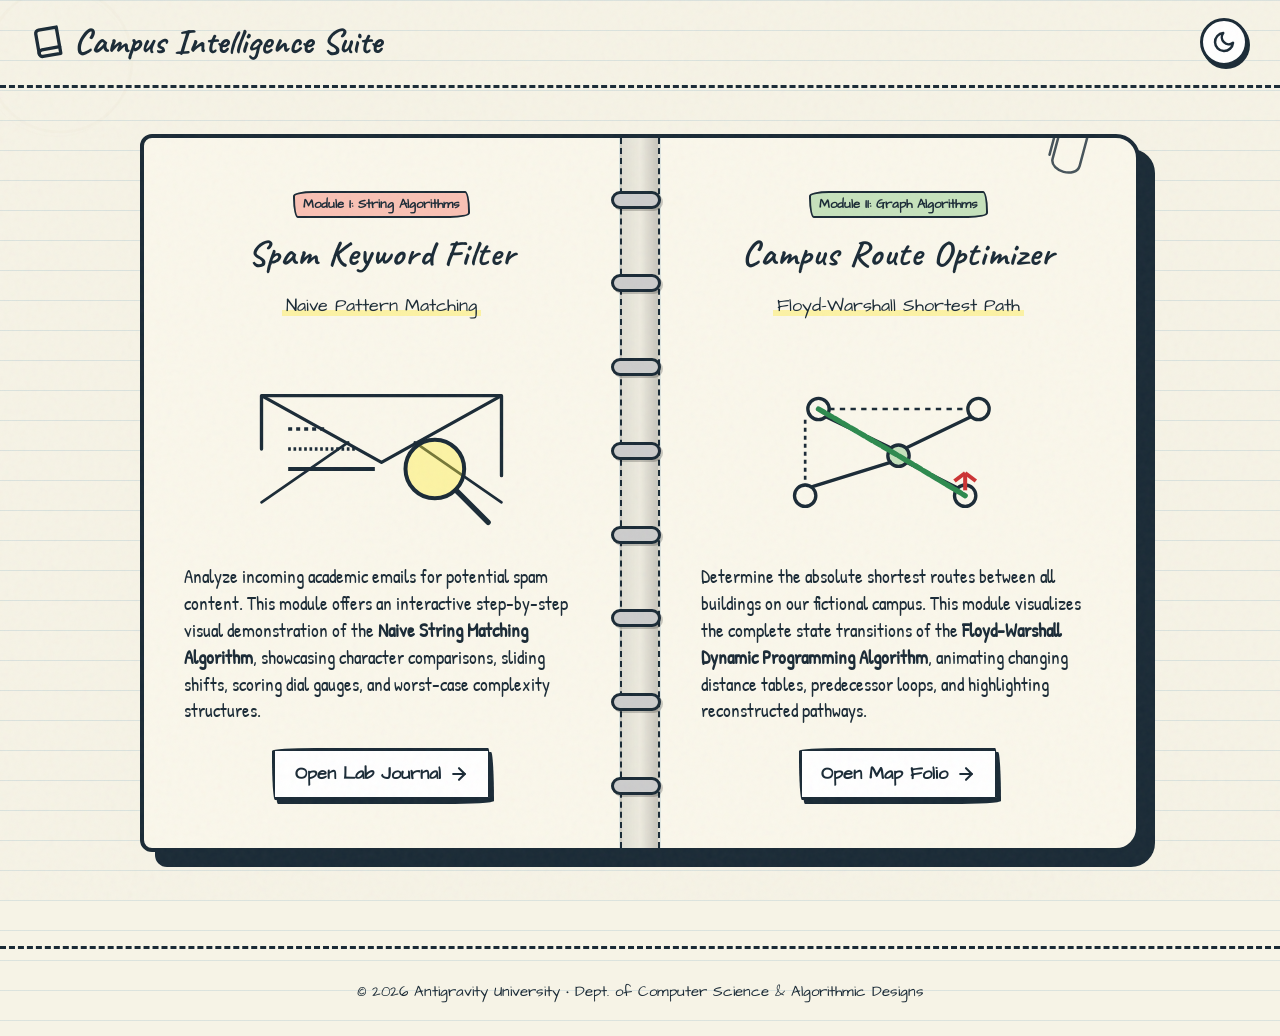
==== index.html @ 6c38b236 "init" ====
<!DOCTYPE html>
<html lang="en">
<head>
  <meta charset="UTF-8">
  <meta name="viewport" content="width=device-width, initial-scale=1.0">
  <title>Campus Intelligence Suite | Antigravity University</title>
  <meta name="description" content="A vintage notebook-themed university suite for Spam Keyword Filtering (Naive String Matching) and Campus Route Optimization (Floyd-Warshall Algorithm).">
  <!-- Shared Style -->
  <link rel="stylesheet" href="shared/shared.css">
  <style>
    /* Unique styles for Landing Page Cover & Inner Page */
    .desk-container {
      display: flex;
      justify-content: center;
      align-items: center;
      min-height: 90vh;
      padding: 2rem 1rem;
    }

    .notebook {
      width: 1000px;
      max-width: 100%;
      min-height: 600px;
      background: var(--card-bg);
      border: 4px solid var(--ink-color);
      border-radius: 12px 24px 24px 12px;
      box-shadow: 15px 15px 0 var(--ink-color);
      display: flex;
      flex-direction: row;
      position: relative;
      overflow: hidden;
      transition: transform 0.3s ease, box-shadow 0.3s ease, background-color var(--transition-speed);
    }

    /* Central binding spirals */
    .notebook-binding {
      width: 40px;
      background: linear-gradient(90deg, rgba(0,0,0,0.1) 0%, rgba(0,0,0,0.05) 50%, rgba(0,0,0,0.2) 100%);
      border-left: 2px dashed var(--ink-color);
      border-right: 2px dashed var(--ink-color);
      position: relative;
      display: flex;
      flex-direction: column;
      justify-content: space-around;
      align-items: center;
      padding: 20px 0;
      z-index: 10;
    }

    .spiral-ring {
      width: 50px;
      height: 18px;
      border: 3px solid var(--ink-color);
      border-radius: 10px;
      background: #ccc;
      box-shadow: 2px 2px 0 rgba(0,0,0,0.2);
      transform: translateX(-4px);
    }
    
    [data-theme="dark"] .spiral-ring {
      background: #1c305c;
      border-color: var(--ink-color);
    }

    .notebook-page {
      flex: 1;
      padding: 3rem 2.5rem;
      display: flex;
      flex-direction: column;
      justify-content: space-between;
      position: relative;
    }

    .notebook-page.left-page {
      border-right: 1px solid var(--paper-line);
    }

    .notebook-page.right-page {
      border-left: 1px solid var(--paper-line);
    }

    /* Header styling */
    .university-header {
      text-align: center;
      margin-bottom: 2rem;
      border-bottom: 2px double var(--ink-color);
      padding-bottom: 1.5rem;
      position: relative;
    }

    .university-header h2 {
      font-size: 2.8rem;
      line-height: 1.1;
      margin-bottom: 0.5rem;
    }

    .university-header p {
      font-family: var(--font-ui);
      font-size: 1rem;
      letter-spacing: 2px;
      text-transform: uppercase;
      opacity: 0.8;
    }

    /* Illustrations styling */
    .illus-box {
      width: 100%;
      height: 180px;
      display: flex;
      justify-content: center;
      align-items: center;
      margin: 1.5rem 0;
      position: relative;
    }

    .illus-box svg {
      width: 100%;
      height: 100%;
      max-height: 160px;
      fill: none;
      stroke: var(--ink-color);
      stroke-width: 2;
    }

    .module-card {
      text-align: center;
      height: 100%;
      display: flex;
      flex-direction: column;
      justify-content: space-between;
      align-items: center;
    }

    .module-card h3 {
      font-size: 2.2rem;
      margin-bottom: 0.5rem;
      position: relative;
    }

    .module-card p.description {
      font-size: 1.2rem;
      margin-bottom: 1.5rem;
      line-height: 1.4;
      text-align: left;
    }

    /* Doodles & Ink Rings */
    .coffee-stain {
      top: -30px;
      left: -30px;
      width: 180px;
      height: 180px;
      opacity: 0.12;
    }
    
    [data-theme="dark"] .coffee-stain {
      opacity: 0.04;
    }

    .clip-art {
      position: absolute;
      top: -20px;
      right: 40px;
      width: 50px;
      height: 60px;
      transform: rotate(15deg);
      opacity: 0.8;
    }

    /* Responsive adjustments */
    @media (max-width: 900px) {
      .notebook {
        flex-direction: column;
        border-radius: 12px;
        box-shadow: 10px 10px 0 var(--ink-color);
      }
      .notebook-binding {
        width: 100%;
        height: 30px;
        flex-direction: row;
        border-left: none;
        border-right: none;
        border-top: 2px dashed var(--ink-color);
        border-bottom: 2px dashed var(--ink-color);
        padding: 0 20px;
      }
      .spiral-ring {
        width: 18px;
        height: 40px;
        transform: translateY(-4px);
      }
      .notebook-page.left-page {
        border-right: none;
        border-bottom: 2px dashed var(--paper-line);
      }
      .notebook-page.right-page {
        border-left: none;
        border-top: 2px dashed var(--paper-line);
      }
      .notebook-page {
        padding: 2.5rem 1.5rem;
      }
    }
  </style>
</head>
<body>

  <!-- Texture overlay -->
  <div class="paper-texture"></div>

  <!-- Header / Navigation -->
  <nav class="navbar">
    <a href="#" class="brand">
      <svg width="32" height="32" viewBox="0 0 24 24" fill="none" stroke="currentColor" stroke-width="2.5" stroke-linecap="round" stroke-linejoin="round" style="transform: rotate(-10deg);">
        <path d="M4 19.5A2.5 2.5 0 0 1 6.5 17H20"></path>
        <path d="M6.5 2H20v20H6.5A2.5 2.5 0 0 1 4 19.5v-15A2.5 2.5 0 0 1 6.5 2z"></path>
      </svg>
      Campus Intelligence Suite
    </a>
    <div class="nav-controls">
      <button class="theme-toggle" aria-label="Toggle Theme"></button>
    </div>
  </nav>

  <!-- Notebook container on a desk -->
  <div class="desk-container">
    <div class="notebook">
      <!-- Left Page: Spam Keyword Filter -->
      <div class="notebook-page left-page">
        <!-- Ruled notebook line effects inside page -->
        <div class="notebook-margin-line"></div>
        
        <div class="module-card">
          <div>
            <span class="badge" style="background-color: var(--marker-red); margin-bottom: 10px; display: inline-block;">Module I: String Algorithms</span>
            <h3>Spam Keyword Filter</h3>
            <p class="highlight-marker" style="font-family: var(--font-ui); font-size: 1.1rem; display: inline-block; margin-bottom: 1rem;">Naive Pattern Matching</p>
            
            <div class="illus-box">
              <!-- Hand-drawn Mail Envelope with a magnifying glass search -->
              <svg viewBox="0 0 200 120" xmlns="http://www.w3.org/2000/svg">
                <!-- Envelope -->
                <path d="M10 20 H190 V100 H10 Z" style="stroke-dasharray: 240; stroke-dashoffset: 0; stroke-width: 2.5; stroke-linecap: round; stroke-linejoin: round; fill: var(--card-bg);" />
                <!-- Envelope flaps -->
                <path d="M10 20 L100 70 L190 20" style="stroke-width: 2.5; stroke-linejoin: round;" />
                <path d="M10 100 L75 55" style="stroke-width: 2; stroke-linecap: round;" />
                <path d="M190 100 L125 55" style="stroke-width: 2; stroke-linecap: round;" />
                <!-- Magnifying Glass -->
                <circle cx="140" cy="75" r="22" style="stroke-width: 3; fill: var(--marker-yellow);" />
                <line x1="156" y1="91" x2="180" y2="115" style="stroke-width: 4; stroke-linecap: round;" />
                <!-- Sketchy keyword lines representing scan -->
                <line x1="30" y1="45" x2="60" y2="45" style="stroke-width: 2.5; stroke-dasharray: 3 3;" />
                <line x1="30" y1="60" x2="80" y2="60" style="stroke-width: 2.5; stroke-dasharray: 2 2;" />
                <line x1="30" y1="75" x2="95" y2="75" style="stroke-width: 3;" />
              </svg>
            </div>
            
            <p class="description">
              Analyze incoming academic emails for potential spam content. This module offers an interactive step-by-step visual demonstration of the <strong>Naive String Matching Algorithm</strong>, showcasing character comparisons, sliding shifts, scoring dial gauges, and worst-case complexity structures.
            </p>
          </div>
          
          <a href="spam-filter/index.html" class="sketch-btn btn-red nav-transition">
            Open Lab Journal
            <svg width="20" height="20" viewBox="0 0 24 24" fill="none" stroke="currentColor" stroke-width="2.5" stroke-linecap="round" stroke-linejoin="round"><line x1="5" y1="12" x2="19" y2="12"></line><polyline points="12 5 19 12 12 19"></polyline></svg>
          </a>
        </div>
      </div>

      <!-- Centered Binding spirals -->
      <div class="notebook-binding">
        <div class="spiral-ring"></div>
        <div class="spiral-ring"></div>
        <div class="spiral-ring"></div>
        <div class="spiral-ring"></div>
        <div class="spiral-ring"></div>
        <div class="spiral-ring"></div>
        <div class="spiral-ring"></div>
        <div class="spiral-ring"></div>
      </div>

      <!-- Right Page: Route Optimization -->
      <div class="notebook-page right-page">
        <!-- Paperclip doodle decoration -->
        <svg class="clip-art" viewBox="0 0 50 60" fill="none" xmlns="http://www.w3.org/2000/svg">
          <path d="M10 20 V45 C10 52 18 55 24 55 C30 55 38 52 38 45 V15 C38 8 28 3 20 3 C12 3 6 8 6 15 V42" stroke="currentColor" stroke-width="2.5" stroke-linecap="round"/>
        </svg>

        <div class="module-card">
          <div>
            <span class="badge" style="background-color: var(--marker-green); margin-bottom: 10px; display: inline-block;">Module II: Graph Algorithms</span>
            <h3>Campus Route Optimizer</h3>
            <p class="highlight-marker" style="font-family: var(--font-ui); font-size: 1.1rem; display: inline-block; margin-bottom: 1rem;">Floyd-Warshall Shortest Path</p>
            
            <div class="illus-box">
              <!-- Hand-drawn Campus map and routes -->
              <svg viewBox="0 0 200 120" xmlns="http://www.w3.org/2000/svg">
                <!-- Grid nodes -->
                <circle cx="40" cy="30" r="8" style="stroke-width: 2.5; fill: var(--card-bg);" />
                <circle cx="160" cy="30" r="8" style="stroke-width: 2.5; fill: var(--card-bg);" />
                <circle cx="100" cy="65" r="8" style="stroke-width: 2.5; fill: var(--marker-green);" />
                <circle cx="30" cy="95" r="8" style="stroke-width: 2.5; fill: var(--card-bg);" />
                <circle cx="150" cy="95" r="8" style="stroke-width: 2.5; fill: var(--card-bg);" />
                <!-- Dashed paths -->
                <line x1="48" y1="30" x2="152" y2="30" style="stroke-width: 2; stroke-dasharray: 4 4;" />
                <line x1="46" y1="36" x2="94" y2="59" style="stroke-width: 2.5; stroke-linecap: round;" />
                <line x1="154" y1="36" x2="106" y2="59" style="stroke-width: 2.5; stroke-linecap: round;" />
                <line x1="36" y1="88" x2="94" y2="70" style="stroke-width: 2.5; stroke-linecap: round;" />
                <line x1="144" y1="89" x2="106" y2="70" style="stroke-width: 2.5; stroke-linecap: round;" />
                <line x1="30" y1="38" x2="30" y2="87" style="stroke-width: 2; stroke-dasharray: 3 3;" />
                <!-- Sketched path trace -->
                <path d="M 40 30 L 100 65 L 150 95" style="stroke: var(--pencil-green); stroke-width: 4; fill: none; stroke-linecap: round; stroke-linejoin: round; stroke-dasharray: 5 2;" />
                <!-- Sketched destination indicator -->
                <path d="M150 78 L150 91" style="stroke: var(--pencil-red); stroke-width: 3;" />
                <path d="M150 78 L142 84" style="stroke: var(--pencil-red); stroke-width: 3;" />
                <path d="M150 78 L158 84" style="stroke: var(--pencil-red); stroke-width: 3;" />
              </svg>
            </div>
            
            <p class="description">
              Determine the absolute shortest routes between all buildings on our fictional campus. This module visualizes the complete state transitions of the <strong>Floyd-Warshall Dynamic Programming Algorithm</strong>, animating changing distance tables, predecessor loops, and highlighting reconstructed pathways.
            </p>
          </div>
          
          <a href="route-optimizer/index.html" class="sketch-btn btn-green nav-transition">
            Open Map Folio
            <svg width="20" height="20" viewBox="0 0 24 24" fill="none" stroke="currentColor" stroke-width="2.5" stroke-linecap="round" stroke-linejoin="round"><line x1="5" y1="12" x2="19" y2="12"></line><polyline points="12 5 19 12 12 19"></polyline></svg>
          </a>
        </div>
      </div>
    </div>
  </div>

  <!-- Decorative coffee cup stain backdrop -->
  <img src="data:image/svg+xml;utf8,<svg viewBox='0 0 100 100' xmlns='http://www.w3.org/2000/svg'><circle cx='50' cy='50' r='40' stroke='rgb(139,90,43)' stroke-width='1.5' fill='none' opacity='0.15'/><circle cx='48' cy='52' r='40.5' stroke='rgb(139,90,43)' stroke-width='0.5' fill='none' opacity='0.08'/></svg>" class="doodle coffee-stain" alt="Coffee ring decoration">

  <footer>
    <p>© 2026 Antigravity University • Dept. of Computer Science & Algorithmic Designs</p>
  </footer>

  <!-- Shared Script -->
  <script src="shared/shared.js"></script>
</body>
</html>
---- shared/shared.css ----
@import url('https://fonts.googleapis.com/css2?family=Architects+Daughter&family=Caveat:wght@700&family=Patrick+Hand&display=swap');

/* Shared Design Tokens */
:root {
  --font-title: 'Caveat', cursive;
  --font-body: 'Patrick Hand', cursive;
  --font-ui: 'Architects Daughter', cursive;
  
  /* Light Mode - Vintage Cream Paper & Pencil Ink */
  --bg-color: #f6f3e6;
  --paper-line: rgba(72, 133, 173, 0.15);
  --paper-margin: rgba(239, 108, 108, 0.4);
  --ink-color: #1a2a36;
  --pencil-blue: #2a5a8f;
  --pencil-red: #cc3333;
  --pencil-green: #2d8a4e;
  --marker-yellow: rgba(255, 235, 59, 0.4);
  --marker-green: rgba(76, 175, 80, 0.3);
  --marker-red: rgba(244, 67, 54, 0.3);
  --card-bg: #faf7eb;
  --btn-bg: #fff;
  --shadow-color: rgba(26, 42, 54, 0.15);
  
  --transition-speed: 0.3s;
}

[data-theme="dark"] {
  /* Dark Mode - Blueprint Layout & Cyan Chalk */
  --bg-color: #0b182d;
  --paper-line: rgba(38, 198, 218, 0.08);
  --paper-margin: rgba(255, 235, 59, 0.15);
  --ink-color: #e3f2fd;
  --pencil-blue: #90caf9;
  --pencil-red: #ff8a80;
  --pencil-green: #a5d6a7;
  --marker-yellow: rgba(255, 235, 59, 0.2);
  --marker-green: rgba(76, 175, 80, 0.25);
  --marker-red: rgba(244, 67, 54, 0.25);
  --card-bg: #10223f;
  --btn-bg: #152c52;
  --shadow-color: rgba(0, 0, 0, 0.4);
}

/* Base resets & styles */
* {
  box-sizing: border-box;
  margin: 0;
  padding: 0;
}

body {
  background-color: var(--bg-color);
  color: var(--ink-color);
  font-family: var(--font-body);
  font-size: 1.25rem;
  line-height: 1.5;
  overflow-x: hidden;
  position: relative;
  min-height: 100vh;
  transition: background-color var(--transition-speed), color var(--transition-speed);
}

/* Notebook Ruled Paper Background Overlay */
body::before {
  content: "";
  position: absolute;
  top: 0;
  left: 0;
  width: 100%;
  height: 100%;
  z-index: -2;
  background-size: 100% 30px, 30px 100%;
  pointer-events: none;
}

/* Light theme notebook lines */
body:not([data-theme="dark"])::before {
  background-image: 
    linear-gradient(var(--paper-line) 1px, transparent 1px),
    linear-gradient(90deg, transparent 59px, var(--paper-margin) 1px, transparent 60px);
}

/* Dark theme blueprint grid */
body[data-theme="dark"]::before {
  background-image: 
    linear-gradient(var(--paper-line) 1px, transparent 1px),
    linear-gradient(90deg, var(--paper-line) 1px, transparent 1px);
  background-size: 25px 25px, 25px 25px;
}

/* Global Paper Texture Overlay */
.paper-texture {
  position: fixed;
  top: 0;
  left: 0;
  width: 100vw;
  height: 100vh;
  pointer-events: none;
  z-index: 9999;
  opacity: 0.04;
  background-image: url("data:image/svg+xml,%3Csvg viewBox='0 0 200 200' xmlns='http://www.w3.org/2000/svg'%3E%3Cfilter id='noiseFilter'%3E%3CfeTurbulence type='fractalNoise' baseFrequency='0.8' numOctaves='3' stitchTiles='stitch'/%3E%3C/filter%3E%3Crect width='100%25' height='100%25' filter='url(%23noiseFilter)'/%3E%3C/svg%3E");
}

/* Headers */
h1, h2, h3, h4, h5, h6 {
  font-family: var(--font-title);
  color: var(--ink-color);
  font-weight: 700;
  letter-spacing: 1px;
}

/* Hand-drawn utility elements */
.sketch-card {
  background-color: var(--card-bg);
  border: 3px solid var(--ink-color);
  border-radius: 255px 15px 225px 15px/15px 225px 15px 255px;
  padding: 1.5rem;
  box-shadow: 6px 6px 0px var(--ink-color);
  transition: transform 0.2s, box-shadow 0.2s, background-color var(--transition-speed);
  position: relative;
}

.sketch-card:hover {
  transform: translate(-2px, -2px);
  box-shadow: 8px 8px 0px var(--ink-color);
}

/* Clicky Hand-drawn Button */
.sketch-btn {
  font-family: var(--font-ui);
  font-weight: bold;
  font-size: 1.1rem;
  padding: 0.6rem 1.2rem;
  background-color: var(--btn-bg);
  color: var(--ink-color);
  border: 3px solid var(--ink-color);
  border-radius: 225px 15px 255px 15px/15px 255px 15px 225px;
  cursor: pointer;
  outline: none;
  box-shadow: 3px 4px 0px var(--ink-color);
  transition: transform 0.1s, box-shadow 0.1s, background-color var(--transition-speed);
  display: inline-flex;
  align-items: center;
  gap: 8px;
  text-decoration: none;
}

.sketch-btn:hover {
  transform: translate(-1px, -1px);
  box-shadow: 4px 5px 0px var(--ink-color);
  background-color: var(--marker-yellow);
}

.sketch-btn:active {
  transform: translate(2px, 3px);
  box-shadow: 1px 1px 0px var(--ink-color);
}

.sketch-btn.btn-red:hover {
  background-color: var(--marker-red);
}

.sketch-btn.btn-green:hover {
  background-color: var(--marker-green);
}

/* Inputs & Form Elements */
.sketch-input, .sketch-textarea {
  font-family: var(--font-body);
  font-size: 1.2rem;
  padding: 0.8rem;
  background-color: var(--btn-bg);
  color: var(--ink-color);
  border: 2.5px solid var(--ink-color);
  border-radius: 120px 15px 100px 15px/15px 110px 15px 120px;
  outline: none;
  transition: border-color var(--transition-speed);
}

.sketch-textarea {
  border-radius: 15px 95px 15px 95px/95px 15px 95px 15px;
  resize: vertical;
}

.sketch-input:focus, .sketch-textarea:focus {
  border-color: var(--pencil-blue);
  box-shadow: 0 0 5px rgba(42, 90, 143, 0.3);
}

/* Header bar and layouts */
.navbar {
  display: flex;
  justify-content: space-between;
  align-items: center;
  padding: 1rem 2rem;
  border-bottom: 3px dashed var(--ink-color);
  background-color: transparent;
  z-index: 100;
  position: relative;
}

.navbar .brand {
  font-family: var(--font-title);
  font-size: 2.2rem;
  font-weight: bold;
  text-decoration: none;
  color: var(--ink-color);
  display: flex;
  align-items: center;
  gap: 10px;
}

.nav-controls {
  display: flex;
  align-items: center;
  gap: 15px;
}

/* Dark Mode Switcher (Sketchy hand-drawn icon toggler) */
.theme-toggle {
  width: 48px;
  height: 48px;
  border-radius: 50%;
  border: 3px solid var(--ink-color);
  background: var(--btn-bg);
  cursor: pointer;
  display: flex;
  align-items: center;
  justify-content: center;
  box-shadow: 2px 3px 0 var(--ink-color);
  transition: transform 0.1s;
}

.theme-toggle:active {
  transform: translate(1px, 2px);
  box-shadow: 1px 1px 0 var(--ink-color);
}

.theme-toggle svg {
  width: 24px;
  height: 24px;
  fill: none;
  stroke: var(--ink-color);
  stroke-width: 2.5;
  stroke-linecap: round;
  stroke-linejoin: round;
  transition: transform 0.3s ease;
}

.theme-toggle:hover svg {
  transform: rotate(20deg);
}

/* Page Wipe Transition Effect */
.page-transition-overlay {
  position: fixed;
  top: 0;
  left: 0;
  width: 100vw;
  height: 100vh;
  background-color: var(--ink-color);
  z-index: 10000;
  transform: translateX(-100%);
  transition: transform 0.6s cubic-bezier(0.77, 0, 0.175, 1);
  pointer-events: none;
}

.page-transition-overlay.active {
  transform: translateX(0);
}

.page-transition-overlay.exit {
  transform: translateX(100%);
}

/* Subtle Marker Highlight Overlay */
.highlight-marker {
  background-image: linear-gradient(120deg, var(--marker-yellow) 0%, var(--marker-yellow) 100%);
  background-repeat: no-repeat;
  background-size: 100% 0.35em;
  background-position: 0 85%;
  padding: 0 4px;
}

.badge {
  font-family: var(--font-ui);
  font-size: 0.8rem;
  padding: 2px 8px;
  border: 2px solid var(--ink-color);
  border-radius: 20px 5px 20px 5px/5px 20px 5px 20px;
  font-weight: bold;
}

/* Doodle items */
.doodle {
  position: absolute;
  pointer-events: none;
  opacity: 0.6;
  transition: opacity var(--transition-speed);
}
[data-theme="dark"] .doodle {
  opacity: 0.35;
}

/* Ruled paper margin line */
.notebook-margin-line {
  position: absolute;
  left: 59px;
  top: 0;
  bottom: 0;
  width: 2px;
  background-color: var(--paper-margin);
  z-index: -1;
}

/* Tooltip container */
.sketch-tooltip {
  position: relative;
  display: inline-block;
  cursor: help;
  border-bottom: 2px dotted var(--ink-color);
}

.sketch-tooltip .tooltip-text {
  visibility: hidden;
  width: 200px;
  background-color: var(--card-bg);
  color: var(--ink-color);
  border: 2px solid var(--ink-color);
  border-radius: 10px;
  padding: 10px;
  position: absolute;
  z-index: 10;
  bottom: 125%;
  left: 50%;
  transform: translateX(-50%);
  opacity: 0;
  transition: opacity 0.3s;
  font-family: var(--font-body);
  font-size: 1rem;
  box-shadow: 3px 3px 0 var(--ink-color);
}

.sketch-tooltip:hover .tooltip-text {
  visibility: visible;
  opacity: 1;
}

/* Responsive Footer */
footer {
  text-align: center;
  padding: 2rem;
  font-family: var(--font-ui);
  font-size: 0.95rem;
  border-top: 3px dashed var(--ink-color);
  margin-top: 3rem;
  position: relative;
}

/* Custom Scrollbar */
::-webkit-scrollbar {
  width: 12px;
}
::-webkit-scrollbar-track {
  background: var(--bg-color);
  border-left: 2px solid var(--ink-color);
}
::-webkit-scrollbar-thumb {
  background: var(--btn-bg);
  border: 3px solid var(--ink-color);
  border-radius: 10px;
}
::-webkit-scrollbar-thumb:hover {
  background: var(--marker-yellow);
}
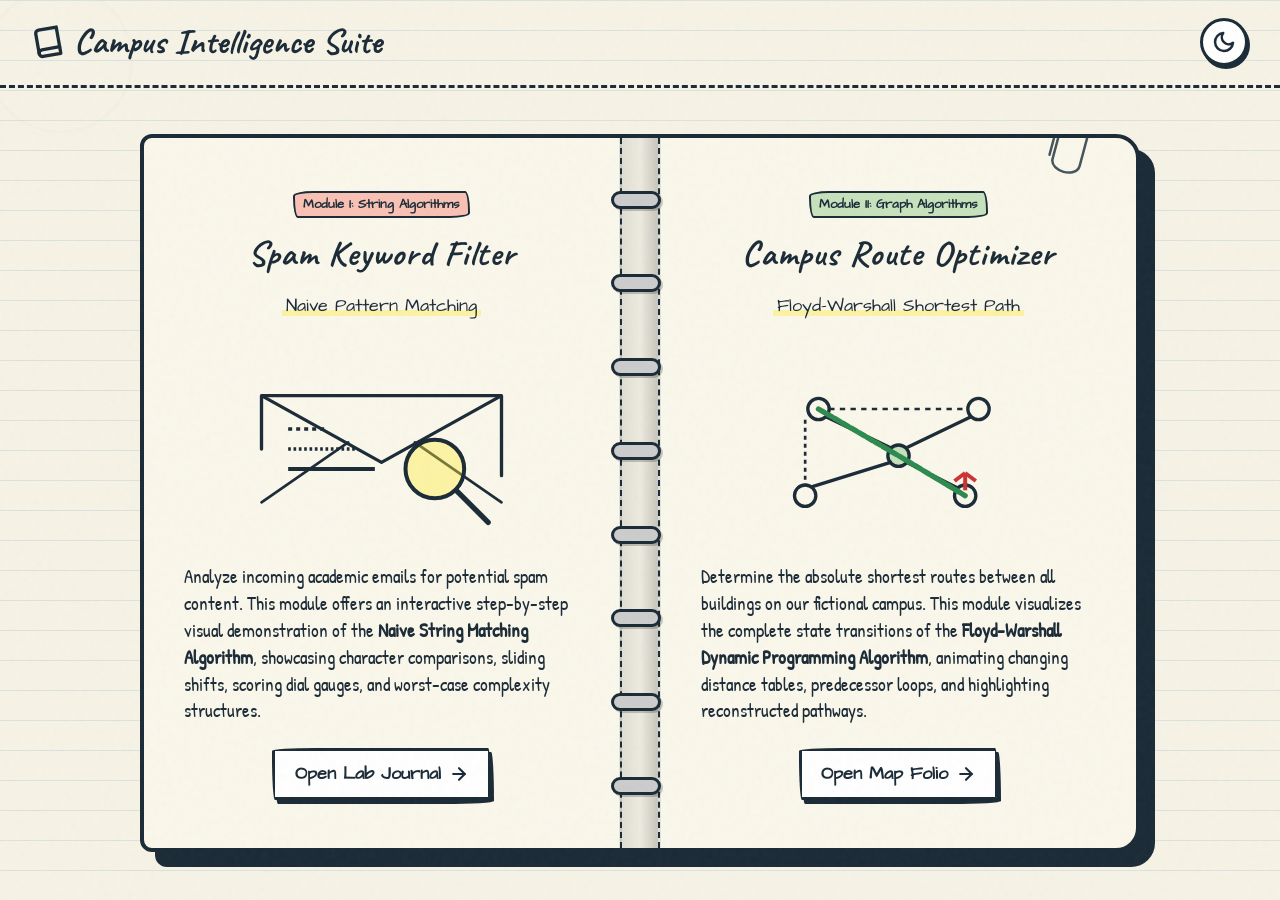
==== commit 97c56034: "chore: rm ai watermark" ====
--- a/index.html
+++ b/index.html
@@ -3,7 +3,7 @@
 <head>
   <meta charset="UTF-8">
   <meta name="viewport" content="width=device-width, initial-scale=1.0">
-  <title>Campus Intelligence Suite | Antigravity University</title>
+  <title>Campus Intelligence Suite</title>
   <meta name="description" content="A vintage notebook-themed university suite for Spam Keyword Filtering (Naive String Matching) and Campus Route Optimization (Floyd-Warshall Algorithm).">
   <!-- Shared Style -->
   <link rel="stylesheet" href="shared/shared.css">
@@ -334,9 +334,7 @@
   <!-- Decorative coffee cup stain backdrop -->
   <img src="data:image/svg+xml;utf8,<svg viewBox='0 0 100 100' xmlns='http://www.w3.org/2000/svg'><circle cx='50' cy='50' r='40' stroke='rgb(139,90,43)' stroke-width='1.5' fill='none' opacity='0.15'/><circle cx='48' cy='52' r='40.5' stroke='rgb(139,90,43)' stroke-width='0.5' fill='none' opacity='0.08'/></svg>" class="doodle coffee-stain" alt="Coffee ring decoration">
 
-  <footer>
-    <p>© 2026 Antigravity University • Dept. of Computer Science & Algorithmic Designs</p>
-  </footer>
+  
 
   <!-- Shared Script -->
   <script src="shared/shared.js"></script>
